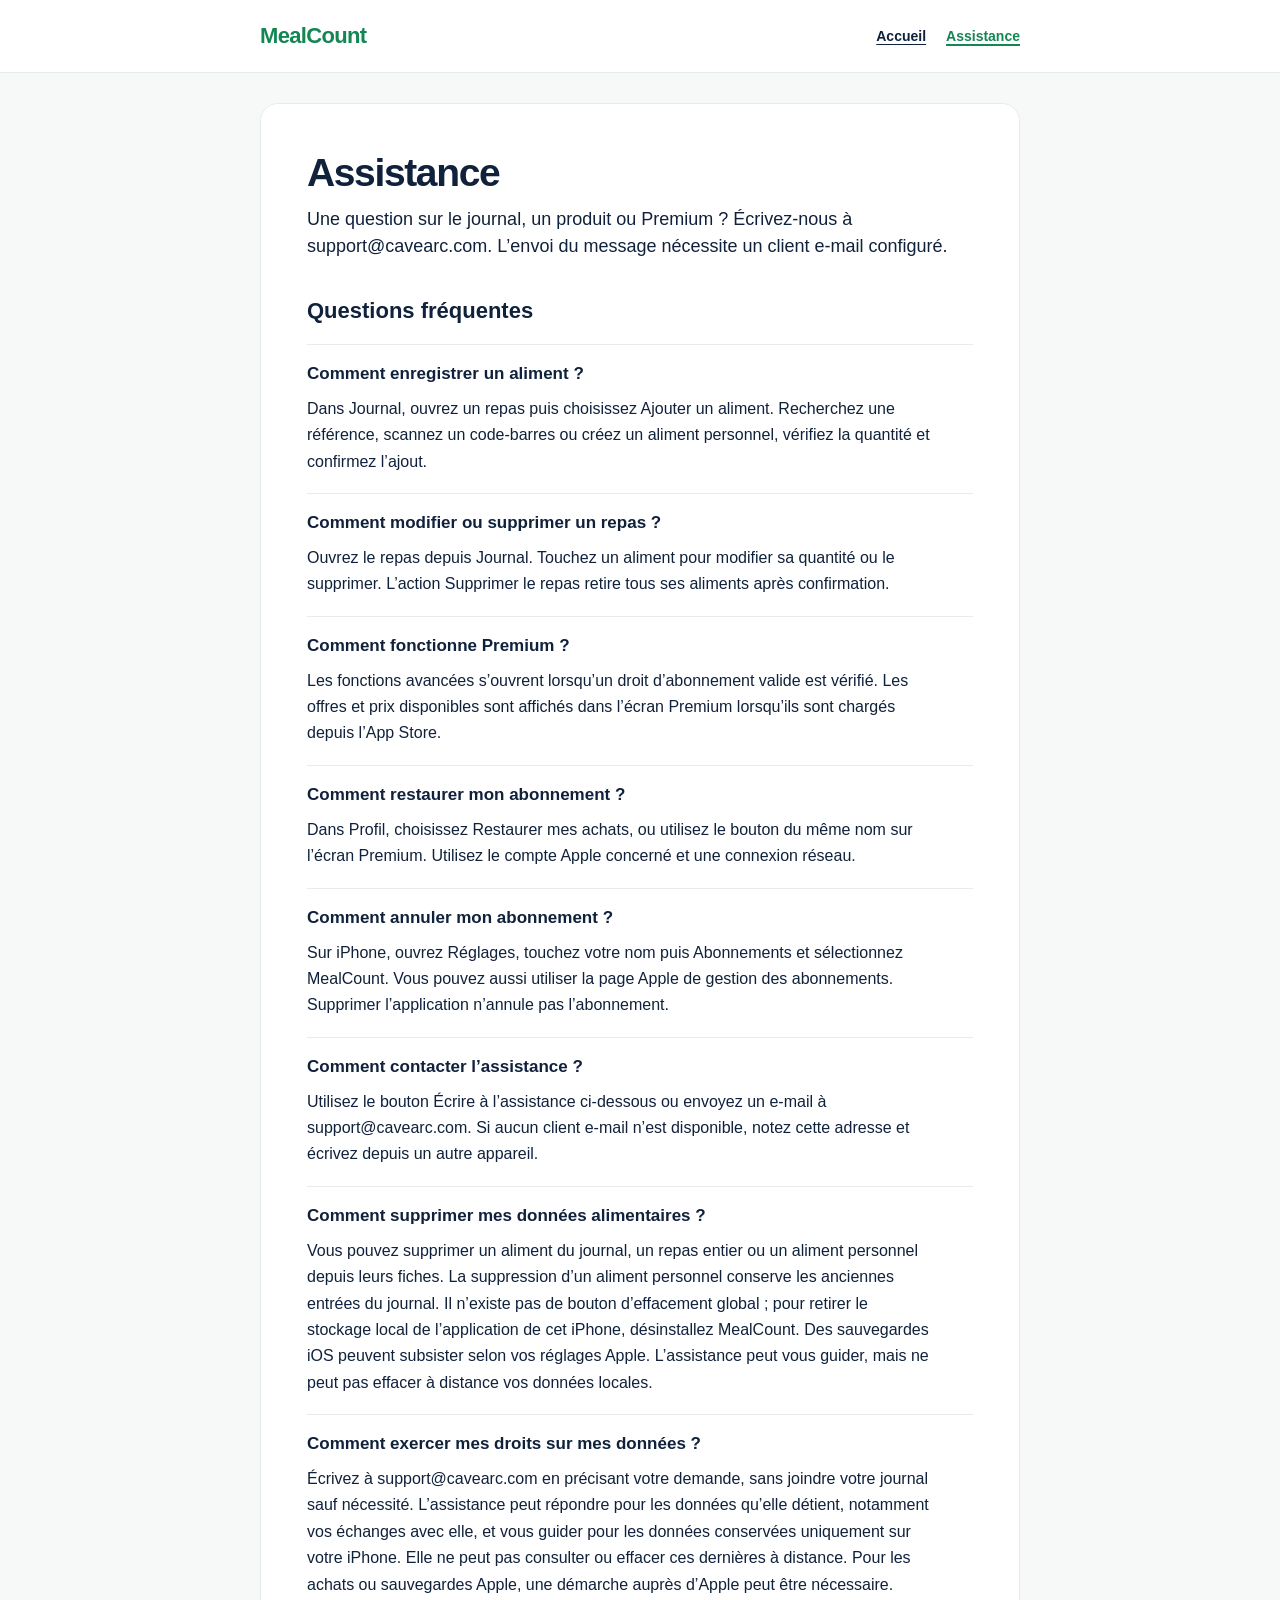
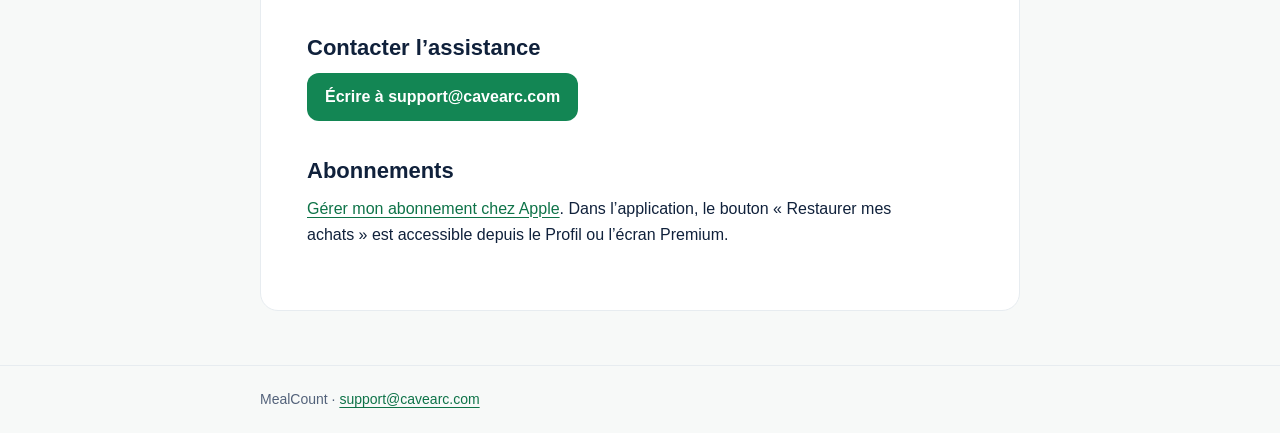
==== mealcount/support/index.html @ 6c881fd0 "Publish MealCount support page" ====
<!doctype html>
<html lang="fr">
<head>
  <meta charset="utf-8">
  <meta name="viewport" content="width=device-width, initial-scale=1">
  <meta name="color-scheme" content="light">
  <title>Assistance · MealCount</title>
  <meta name="description" content="Assistance de MealCount, application de suivi alimentaire.">
  <link rel="stylesheet" href="../../styles.css">
</head>
<body>
  <a class="skip" href="#contenu">Aller au contenu</a>
  <header class="site-header"><div class="wrap">
    <a class="brand" href="../../">MealCount</a>
    <nav aria-label="Navigation principale"><a href="../../">Accueil</a>
<a href="../../mealcount/support/" aria-current="page">Assistance</a></nav>
  </div></header>
  <main id="contenu" class="wrap"><article>
    <h1>Assistance</h1>
    <p class="lead">Une question sur le journal, un produit ou Premium ? Écrivez-nous à support@cavearc.com. L’envoi du message nécessite un client e-mail configuré.</p>
    <h2>Questions fréquentes</h2>
    <section class="faq"><h3>Comment enregistrer un aliment ?</h3><p>Dans Journal, ouvrez un repas puis choisissez Ajouter un aliment. Recherchez une référence, scannez un code-barres ou créez un aliment personnel, vérifiez la quantité et confirmez l’ajout.</p></section>
    <section class="faq"><h3>Comment modifier ou supprimer un repas ?</h3><p>Ouvrez le repas depuis Journal. Touchez un aliment pour modifier sa quantité ou le supprimer. L’action Supprimer le repas retire tous ses aliments après confirmation.</p></section>
    <section class="faq"><h3>Comment fonctionne Premium ?</h3><p>Les fonctions avancées s’ouvrent lorsqu’un droit d’abonnement valide est vérifié. Les offres et prix disponibles sont affichés dans l’écran Premium lorsqu’ils sont chargés depuis l’App Store.</p></section>
    <section class="faq"><h3>Comment restaurer mon abonnement ?</h3><p>Dans Profil, choisissez Restaurer mes achats, ou utilisez le bouton du même nom sur l’écran Premium. Utilisez le compte Apple concerné et une connexion réseau.</p></section>
    <section class="faq"><h3>Comment annuler mon abonnement ?</h3><p>Sur iPhone, ouvrez Réglages, touchez votre nom puis Abonnements et sélectionnez MealCount. Vous pouvez aussi utiliser la page Apple de gestion des abonnements. Supprimer l’application n’annule pas l’abonnement.</p></section>
    <section class="faq"><h3>Comment contacter l’assistance ?</h3><p>Utilisez le bouton Écrire à l’assistance ci-dessous ou envoyez un e-mail à support@cavearc.com. Si aucun client e-mail n’est disponible, notez cette adresse et écrivez depuis un autre appareil.</p></section>
    <section class="faq"><h3>Comment supprimer mes données alimentaires ?</h3><p>Vous pouvez supprimer un aliment du journal, un repas entier ou un aliment personnel depuis leurs fiches. La suppression d’un aliment personnel conserve les anciennes entrées du journal. Il n’existe pas de bouton d’effacement global ; pour retirer le stockage local de l’application de cet iPhone, désinstallez MealCount. Des sauvegardes iOS peuvent subsister selon vos réglages Apple. L’assistance peut vous guider, mais ne peut pas effacer à distance vos données locales.</p></section>
    <section class="faq"><h3>Comment exercer mes droits sur mes données ?</h3><p>Écrivez à support@cavearc.com en précisant votre demande, sans joindre votre journal sauf nécessité. L’assistance peut répondre pour les données qu’elle détient, notamment vos échanges avec elle, et vous guider pour les données conservées uniquement sur votre iPhone. Elle ne peut pas consulter ou effacer ces dernières à distance. Pour les achats ou sauvegardes Apple, une démarche auprès d’Apple peut être nécessaire.</p></section>
    <h2>Contacter l’assistance</h2>
    <p><a class="action" href="mailto:support@cavearc.com">Écrire à support@cavearc.com</a></p>
    <h2>Abonnements</h2>
    <p><a href="https://apps.apple.com/account/subscriptions" rel="noreferrer">Gérer mon abonnement chez Apple</a>. Dans l’application, le bouton « Restaurer mes achats » est accessible depuis le Profil ou l’écran Premium.</p>
  </article></main>
  <footer class="site-footer"><div class="wrap">MealCount · <a href="mailto:support@cavearc.com">support@cavearc.com</a></div></footer>
</body>
</html>
---- styles.css ----
:root{color-scheme:light;--ink:#10213b;--muted:#53627a;--green:#138654;--line:#e7ecf0;--bg:#f7f9f8;--white:#fff}
*{box-sizing:border-box}html{scroll-behavior:smooth}body{margin:0;background:var(--bg);color:var(--ink);font:16px/1.65 -apple-system,BlinkMacSystemFont,"Segoe UI",sans-serif}
.wrap{width:min(100% - 40px,760px);margin-inline:auto}.site-header{background:var(--white);border-bottom:1px solid var(--line)}.site-header .wrap{padding:18px 0;display:flex;align-items:center;justify-content:space-between;gap:16px;flex-wrap:wrap}
.brand{font-size:22px;font-weight:800;letter-spacing:-.03em;color:var(--green);text-decoration:none}nav{display:flex;gap:10px 20px;flex-wrap:wrap}nav a{font-size:14px;font-weight:650;color:var(--ink)}nav a[aria-current=page]{color:var(--green);text-decoration-thickness:2px}
main{padding-block:30px 54px}article{background:var(--white);border:1px solid var(--line);border-radius:18px;padding:clamp(22px,5vw,46px)}h1{font-size:clamp(29px,5vw,39px);line-height:1.16;letter-spacing:-.035em;margin:0 0 10px}h2{font-size:22px;line-height:1.3;margin:36px 0 10px}h3{font-size:17px;line-height:1.35;margin:24px 0 6px}p{max-width:70ch;margin:10px 0 16px}.lead{font-size:18px;line-height:1.55;color:var(--ink)}.date{font-size:14px;color:var(--muted)}section{border-top:1px solid var(--line);margin-top:30px}.faq{margin-top:18px}.faq h3{margin-top:18px}
a{color:#0e7348;text-underline-offset:3px}a:hover{color:#075c38}a:focus-visible{outline:3px solid var(--green);outline-offset:4px;border-radius:3px}.action{display:inline-block;background:var(--green);color:var(--white);padding:11px 18px;border-radius:12px;text-decoration:none;font-weight:700}.action:hover{color:var(--white);background:#0e7348}
.draft{background:#fff4db;border:1px solid #dfbb62;border-radius:10px;padding:12px 14px;font-weight:650}.contact{border-top:1px solid var(--line);padding-top:22px;margin-top:36px}.site-footer{border-top:1px solid var(--line);padding:22px 0;font-size:14px;color:var(--muted)}.skip{position:absolute;top:-60px;left:12px;background:var(--white);padding:8px 12px;z-index:2}.skip:focus{top:8px}
@media(max-width:520px){.wrap{width:min(100% - 28px,760px)}.site-header .wrap{align-items:flex-start}nav{gap:6px 14px}nav a{font-size:13px}article{border-radius:14px}h2{font-size:20px}}
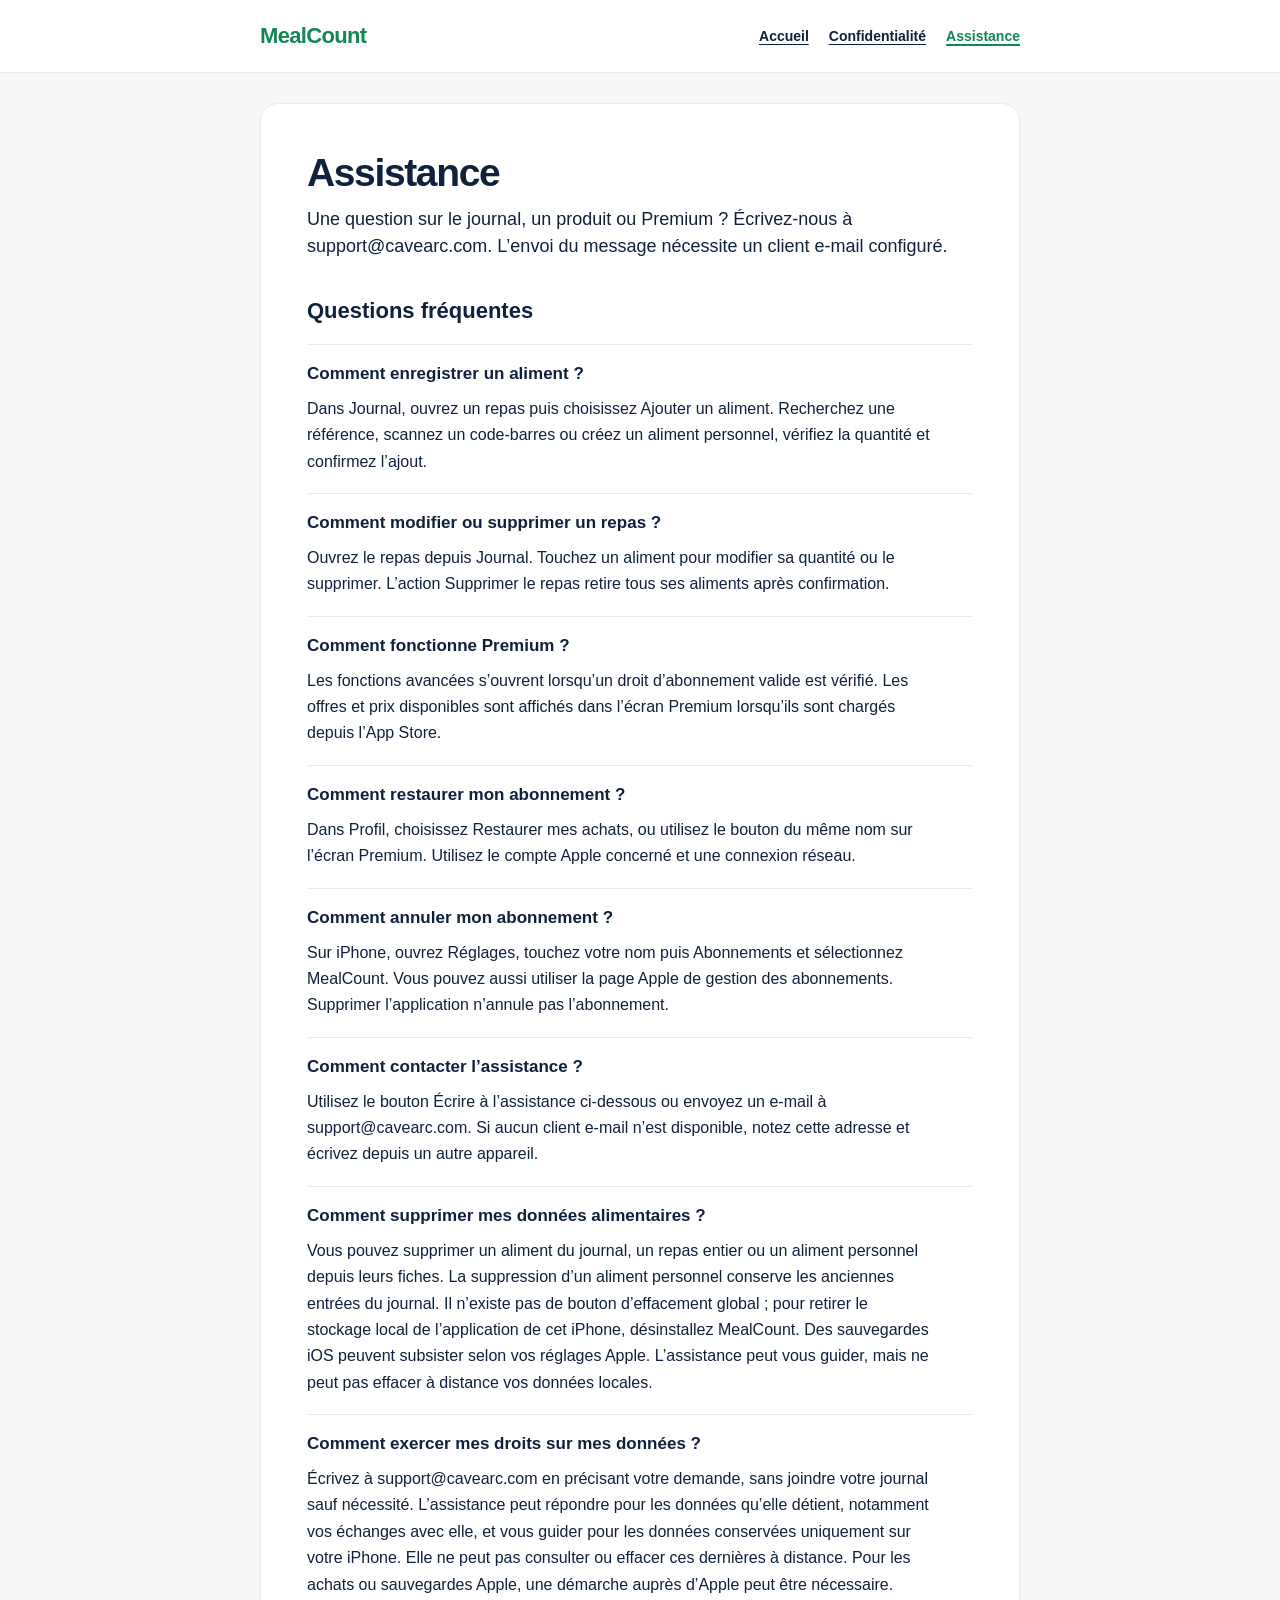
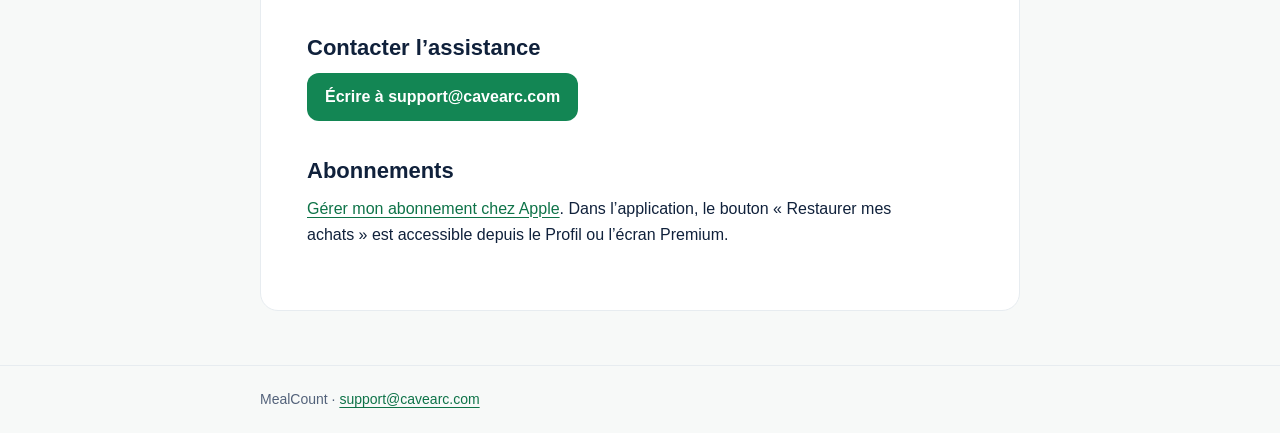
==== commit bf6fe27f: "Publish MealCount privacy policy alongside support" ====
--- a/mealcount/support/index.html
+++ b/mealcount/support/index.html
@@ -13,6 +13,7 @@
   <header class="site-header"><div class="wrap">
     <a class="brand" href="../../">MealCount</a>
     <nav aria-label="Navigation principale"><a href="../../">Accueil</a>
+<a href="../../mealcount/privacy/">Confidentialité</a>
 <a href="../../mealcount/support/" aria-current="page">Assistance</a></nav>
   </div></header>
   <main id="contenu" class="wrap"><article>
